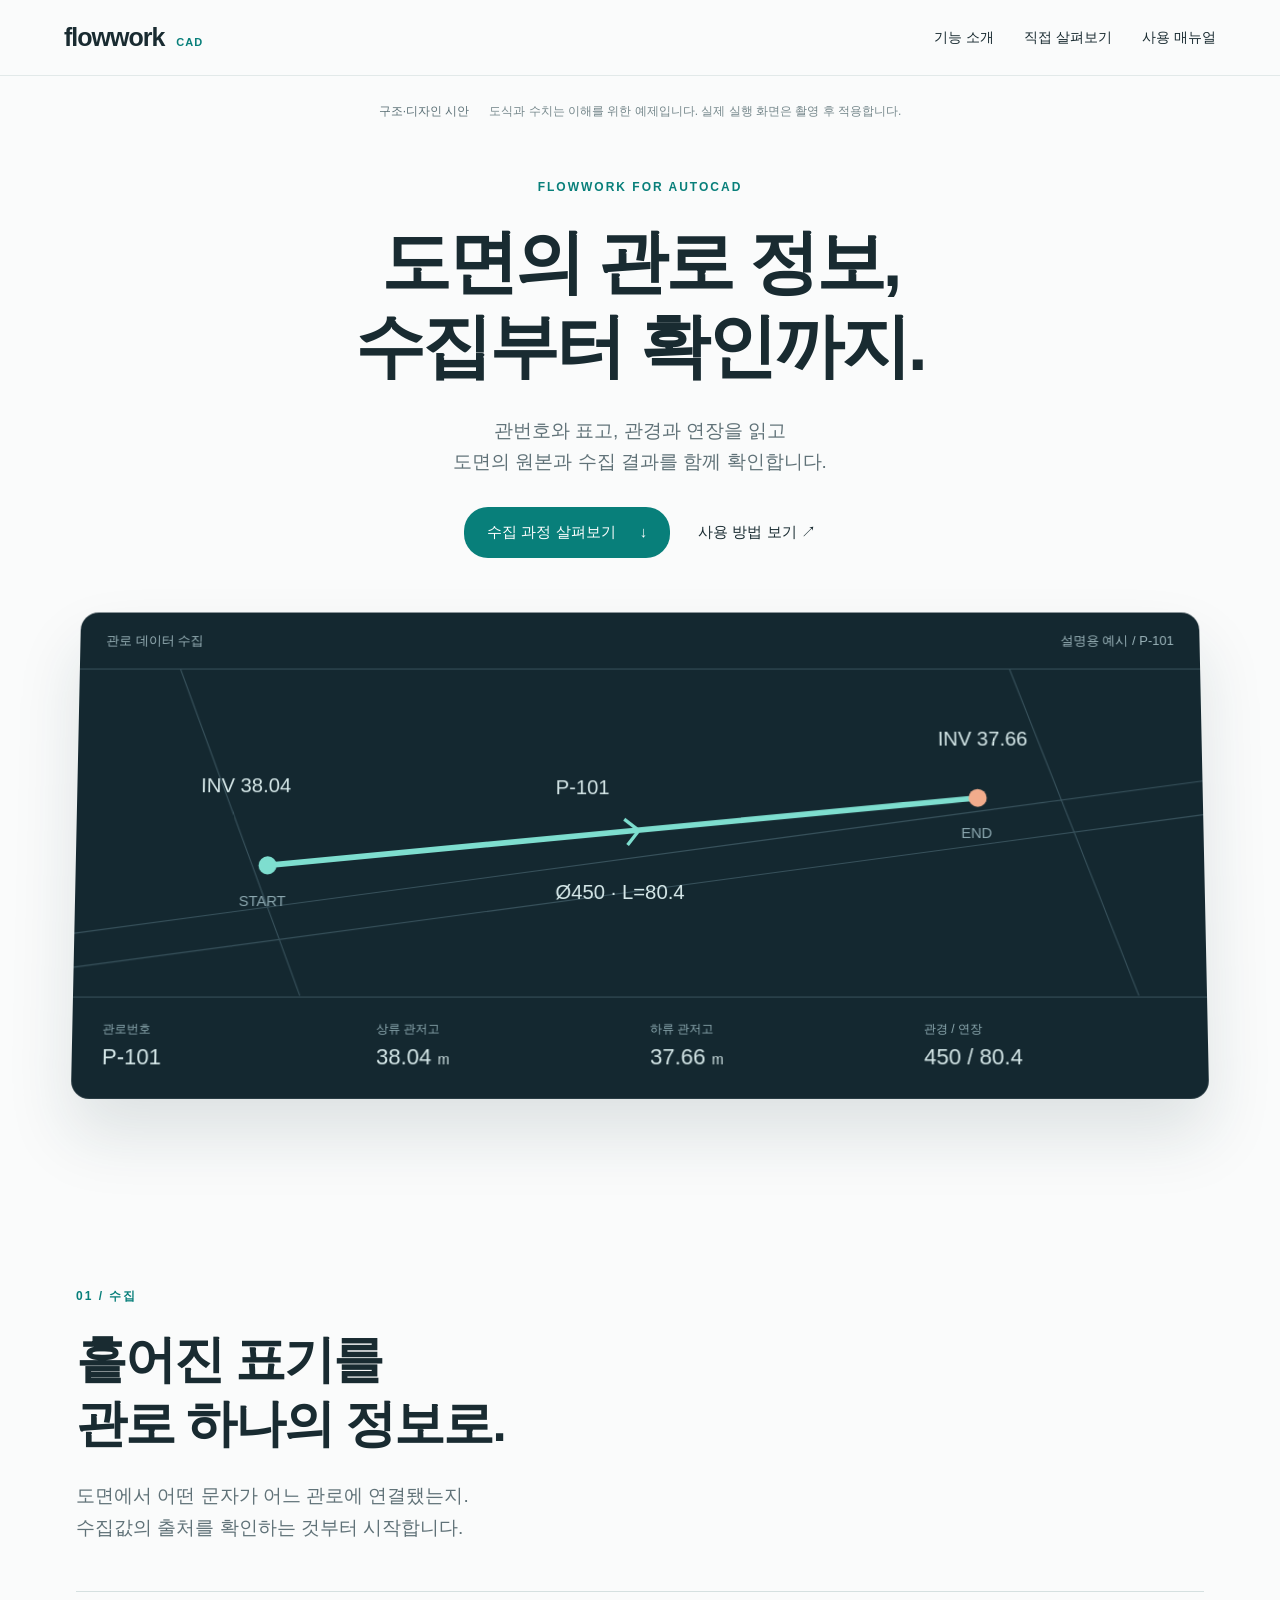
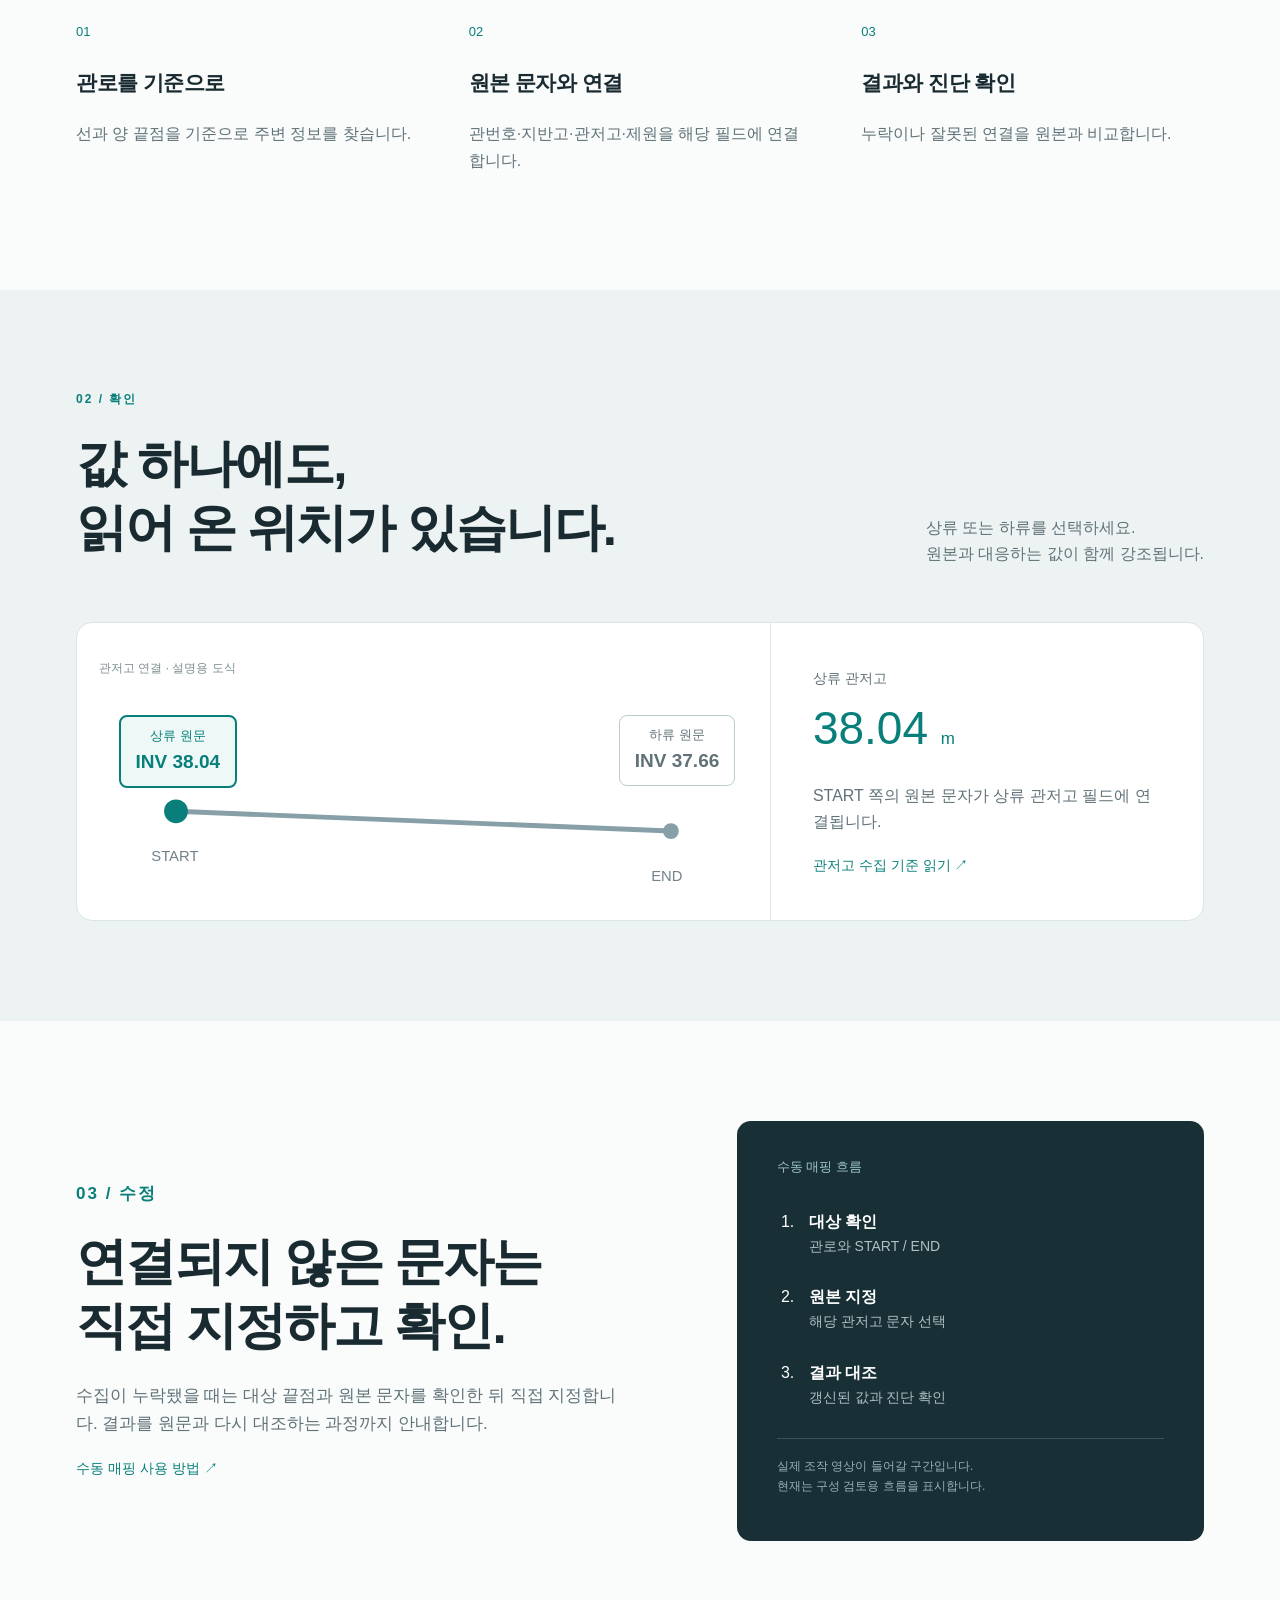
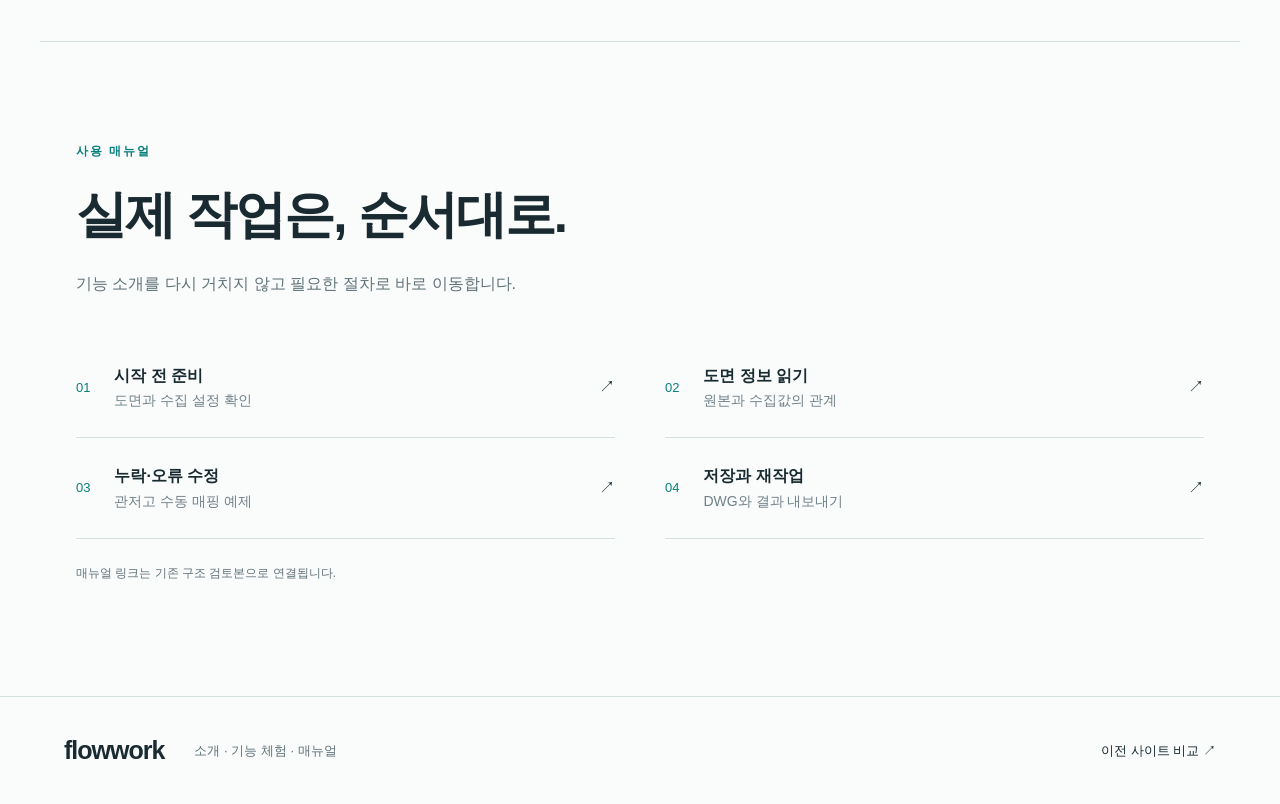
==== manual-preview/index.html @ 7ae776eb "Add product introduction and manual experience concept" ====
<!doctype html><html lang="ko"><head><meta charset="utf-8"><meta name="viewport" content="width=device-width,initial-scale=1"><title>FlowWork — 소개와 매뉴얼 구조 시안</title><link rel="stylesheet" href="style.css"><script src="app.js" defer></script></head><body>
<header><a class="brand" href="#top">flowwork<span>CAD</span></a><nav aria-label="주요 메뉴"><a href="#features">기능 소개</a><a href="#experience">직접 살펴보기</a><a href="#manual">사용 매뉴얼</a></nav></header>
<main id="top"><div class="prototype">구조·디자인 시안 <span>도식과 수치는 이해를 위한 예제입니다. 실제 실행 화면은 촬영 후 적용합니다.</span></div>
<section class="hero"><p class="eyebrow">FLOWWORK FOR AUTOCAD</p><h1>도면의 관로 정보,<br>수집부터 확인까지.</h1><p class="lead">관번호와 표고, 관경과 연장을 읽고<br>도면의 원본과 수집 결과를 함께 확인합니다.</p><div class="links"><a class="primary" href="#experience">수집 과정 살펴보기 <span>↓</span></a><a href="#manual">사용 방법 보기 ↗</a></div>
<div class="hero-visual"><div class="visual-top"><span>관로 데이터 수집</span><span>설명용 예시 / P-101</span></div><svg viewBox="0 0 1000 290" role="img" aria-label="관로와 원본 표기, 시작점과 끝점을 보여주는 설명 도식"><g stroke="#38525c" fill="none"><path d="M0 235L1000 100M0 265L1000 130M90 0L200 290M830 0L940 290"/></g><path d="M170 175L800 115" stroke="#7edecf" stroke-width="5"/><circle cx="170" cy="175" r="8" fill="#7edecf"/><circle cx="800" cy="115" r="8" fill="#f2ac8c"/><path d="M475 146l24-2-13-10m13 10-10 13" fill="none" stroke="#7edecf" stroke-width="3"/><g fill="#d6e8e9" font-family="sans-serif" font-size="18"><text x="110" y="110">INV 38.04</text><text x="765" y="68">INV 37.66</text><text x="425" y="112">P-101</text><text x="425" y="205">Ø450 · L=80.4</text></g><g fill="#8ca8b0" font-family="sans-serif" font-size="13"><text x="145" y="211">START</text><text x="785" y="151">END</text></g></svg><div class="values"><div><span>관로번호</span><b>P-101</b></div><div><span>상류 관저고</span><b>38.04 <small>m</small></b></div><div><span>하류 관저고</span><b>37.66 <small>m</small></b></div><div><span>관경 / 연장</span><b>450 / 80.4</b></div></div></div></section>
<section id="features" class="feature"><p class="eyebrow">01 / 수집</p><h2>흩어진 표기를<br>관로 하나의 정보로.</h2><p class="intro">도면에서 어떤 문자가 어느 관로에 연결됐는지.<br>수집값의 출처를 확인하는 것부터 시작합니다.</p><div class="feature-columns"><div><span class="number">01</span><h3>관로를 기준으로</h3><p>선과 양 끝점을 기준으로 주변 정보를 찾습니다.</p></div><div><span class="number">02</span><h3>원본 문자와 연결</h3><p>관번호·지반고·관저고·제원을 해당 필드에 연결합니다.</p></div><div><span class="number">03</span><h3>결과와 진단 확인</h3><p>누락이나 잘못된 연결을 원본과 비교합니다.</p></div></div></section>
<section id="experience" class="experience"><div class="section-heading"><div><p class="eyebrow">02 / 확인</p><h2>값 하나에도,<br>읽어 온 위치가 있습니다.</h2></div><p>상류 또는 하류를 선택하세요.<br>원본과 대응하는 값이 함께 강조됩니다.</p></div><div class="interactive"><div class="diagram"><span class="diagram-label">관저고 연결 · 설명용 도식</span><svg viewBox="0 0 700 260" role="img" aria-label="상류와 하류의 관저고 연결 도식"><path d="M100 170L600 190" stroke="#879fa7" stroke-width="5"/><circle id="up-point" cx="100" cy="170" r="12" fill="#087f7a"/><circle id="down-point" cx="600" cy="190" r="8" fill="#879fa7"/><g fill="#72828a" font-size="15"><text x="75" y="220">START</text><text x="580" y="240">END</text></g></svg><button data-end="up" aria-pressed="true" class="up">상류 원문<b>INV 38.04</b></button><button data-end="down" aria-pressed="false" class="down">하류 원문<b>INV 37.66</b></button></div><div class="selected" aria-live="polite"><span id="field">상류 관저고</span><strong id="reading">38.04 <small>m</small></strong><p id="explanation">START 쪽의 원본 문자가 상류 관저고 필드에 연결됩니다.</p><a href="#manual">관저고 수집 기준 읽기 ↗</a></div></div></section>
<section class="correction"><div><p class="eyebrow">03 / 수정</p><h2>연결되지 않은 문자는<br>직접 지정하고 확인.</h2><p>수집이 누락됐을 때는 대상 끝점과 원본 문자를 확인한 뒤 직접 지정합니다. 결과를 원문과 다시 대조하는 과정까지 안내합니다.</p><a href="#manual">수동 매핑 사용 방법 ↗</a></div><div class="correction-card"><span>수동 매핑 흐름</span><ol><li><b>대상 확인</b><small>관로와 START / END</small></li><li><b>원본 지정</b><small>해당 관저고 문자 선택</small></li><li><b>결과 대조</b><small>갱신된 값과 진단 확인</small></li></ol><p>실제 조작 영상이 들어갈 구간입니다.<br>현재는 구성 검토용 흐름을 표시합니다.</p></div></section>
<section id="manual" class="manual"><p class="eyebrow">사용 매뉴얼</p><h2>실제 작업은, 순서대로.</h2><p>기능 소개를 다시 거치지 않고 필요한 절차로 바로 이동합니다.</p><div class="manual-links"><a href="../manual-v3/#prepare"><span>01</span><div><b>시작 전 준비</b><small>도면과 수집 설정 확인</small></div><i>↗</i></a><a href="../manual-v3/#read"><span>02</span><div><b>도면 정보 읽기</b><small>원본과 수집값의 관계</small></div><i>↗</i></a><a href="../manual-v3/#correct"><span>03</span><div><b>누락·오류 수정</b><small>관저고 수동 매핑 예제</small></div><i>↗</i></a><a href="../manual-v3/#save"><span>04</span><div><b>저장과 재작업</b><small>DWG와 결과 내보내기</small></div><i>↗</i></a></div><p class="note">매뉴얼 링크는 기존 구조 검토본으로 연결됩니다.</p></section></main><footer><a class="brand" href="#top">flowwork</a><p>소개 · 기능 체험 · 매뉴얼</p><a href="../manual-v2/">이전 사이트 비교 ↗</a></footer></body></html>
---- manual-preview/style.css ----
:root{font-family:'Segoe UI','Malgun Gothic',sans-serif;color:#192b31;background:#fafbfb;line-height:1.65;font-size:16px;--teal:#087f7a}*{box-sizing:border-box}html{scroll-behavior:smooth;scroll-padding-top:85px}body{margin:0}a{color:inherit;text-decoration:none}header{height:76px;position:sticky;top:0;background:#fafbfbee;backdrop-filter:blur(16px);border-bottom:1px solid #e2e9e9;display:flex;align-items:center;justify-content:space-between;padding:0 max(5vw,20px);z-index:10}.brand{font-size:25px;letter-spacing:-1px;font-weight:800}.brand span{font-size:11px;letter-spacing:1px;margin-left:12px;color:var(--teal)}nav{display:flex;gap:30px;font-size:14px}.prototype{max-width:1200px;margin:18px auto 0;padding:8px 20px;font-size:12px;color:#5a6f75;display:flex;gap:20px;justify-content:center}.prototype span{color:#75878b}section{max-width:1200px;margin:auto;padding:100px 36px}.hero{text-align:center;padding-top:48px}.eyebrow{font-size:12px;letter-spacing:2px;color:var(--teal);font-weight:700;margin:0 0 22px}h1{font-size:clamp(38px,5.5vw,72px);letter-spacing:-3px;line-height:1.2;margin:0 0 26px}h2{font-size:clamp(32px,4vw,52px);line-height:1.25;letter-spacing:-2px;margin:0 0 24px}h3{font-size:21px;letter-spacing:-.5px}p{color:#607278}.lead{font-size:19px}.links{display:flex;gap:28px;justify-content:center;align-items:center;margin:30px 0 52px;font-size:15px}.primary{padding:13px 23px;background:var(--teal);color:#fff;border-radius:24px}.primary span{margin-left:20px}.hero-visual{background:#142830;color:#d6e8e9;border-radius:18px;overflow:hidden;box-shadow:0 35px 65px #18363c20;transform:perspective(1400px) rotateX(3deg)}.visual-top{display:flex;justify-content:space-between;padding:18px 26px;border-bottom:1px solid #38525c;font-size:13px;color:#9db6bc}svg{display:block;width:100%;height:auto}.values{display:grid;grid-template-columns:repeat(4,1fr);border-top:1px solid #38525c;text-align:left;padding:22px 30px;gap:20px}.values span{display:block;font-size:12px;color:#91aeb5}.values b{font-size:22px;font-weight:500}.values small{font-size:14px}.feature{padding-top:90px}.intro{font-size:19px}.feature-columns{display:grid;grid-template-columns:repeat(3,1fr);gap:50px;margin-top:48px;padding-top:26px;border-top:1px solid #d5e0e0}.number{font-size:13px;color:var(--teal)}.feature-columns p{font-size:16px}.experience{background:#edf3f3;max-width:none;padding-left:max(36px,calc((100vw - 1128px)/2));padding-right:max(36px,calc((100vw - 1128px)/2))}.section-heading{display:flex;justify-content:space-between;align-items:end;gap:30px}.section-heading>p{font-size:16px}.interactive{margin-top:38px;display:grid;grid-template-columns:1.6fr 1fr;background:white;border:1px solid #dbe6e5;border-radius:16px;overflow:hidden}.diagram{position:relative;align-self:center}.diagram-label{position:absolute;top:16px;left:22px;font-size:12px;color:#7b8d92}.diagram button{position:absolute;top:28%;font:inherit;font-size:13px;background:white;border:1px solid #bacccc;border-radius:8px;padding:8px 15px;color:#607278;cursor:pointer}.diagram button b{display:block;font-size:19px}.diagram button[aria-pressed=true]{color:var(--teal);border:2px solid var(--teal);background:#eef9f7}.up{left:6%}.down{right:5%}.selected{padding:42px;border-left:1px solid #dbe6e5}.selected>span{font-size:14px;color:#607278}.selected strong{display:block;font-size:46px;font-weight:500;color:var(--teal)}.selected small{font-size:17px}.selected a,.correction a{color:var(--teal);font-size:14px}.correction{display:grid;grid-template-columns:1.2fr 1fr;gap:100px;align-items:center}.correction p{font-size:17px}.correction-card{background:#182f36;padding:32px 40px;border-radius:14px;color:white}.correction-card>span{font-size:13px;color:#a0c7cc}.correction-card ol{padding-left:22px}.correction-card li{padding:13px 0 13px 10px}.correction-card small{display:block;color:#adc0c5;font-size:14px}.correction-card p{color:#99b1b8;font-size:12px;border-top:1px solid #395159;padding-top:18px}.manual{border-top:1px solid #d5e0e0}.manual-links{margin-top:40px;display:grid;grid-template-columns:1fr 1fr;column-gap:50px}.manual-links a{display:flex;align-items:center;gap:24px;border-bottom:1px solid #d5e0e0;padding:25px 0}.manual-links a>span{font-size:13px;color:var(--teal)}.manual-links small{display:block;font-size:14px;color:#708188}.manual-links i{margin-left:auto;font-style:normal}.manual-links a:hover{color:var(--teal)}.note{font-size:12px;margin-top:25px}footer{padding:30px 5vw;border-top:1px solid #d5e0e0;display:flex;align-items:center;gap:30px;font-size:13px}footer>a:last-child{margin-left:auto}a:focus-visible,button:focus-visible{outline:3px solid #d58b29;outline-offset:5px}@media(max-width:760px){header{height:65px}nav{gap:15px;font-size:12px}.brand{font-size:21px}.brand span{display:none}.prototype{display:block;text-align:center}.prototype span{display:block;margin-top:5px}section{padding:65px 22px}.hero{padding-top:32px}h1{letter-spacing:-1.5px}h2{letter-spacing:-1px}.lead,.intro{font-size:16px}.links{gap:18px;font-size:13px;margin-bottom:36px}.values{grid-template-columns:1fr 1fr;padding:18px}.values b{font-size:18px}.visual-top{font-size:11px;padding:12px}.feature-columns{grid-template-columns:1fr;gap:16px;margin-top:25px}.feature-columns h3{margin:6px 0}.feature-columns p{margin:0}.section-heading{display:block}.experience{padding:65px 22px}.interactive{grid-template-columns:1fr}.diagram{min-width:0}.diagram-label{top:8px;font-size:10px}.diagram button{font-size:11px;padding:5px 9px;top:25%}.diagram button b{font-size:15px}.selected{border-left:0;border-top:1px solid #dbe6e5;padding:22px}.selected strong{font-size:38px}.correction{grid-template-columns:1fr;gap:28px}.manual-links{grid-template-columns:1fr}.correction-card{padding:24px}footer{flex-wrap:wrap;gap:15px}.hero-visual{transform:none}.primary{padding:11px 16px}}@media(prefers-reduced-motion:reduce){html{scroll-behavior:auto}}
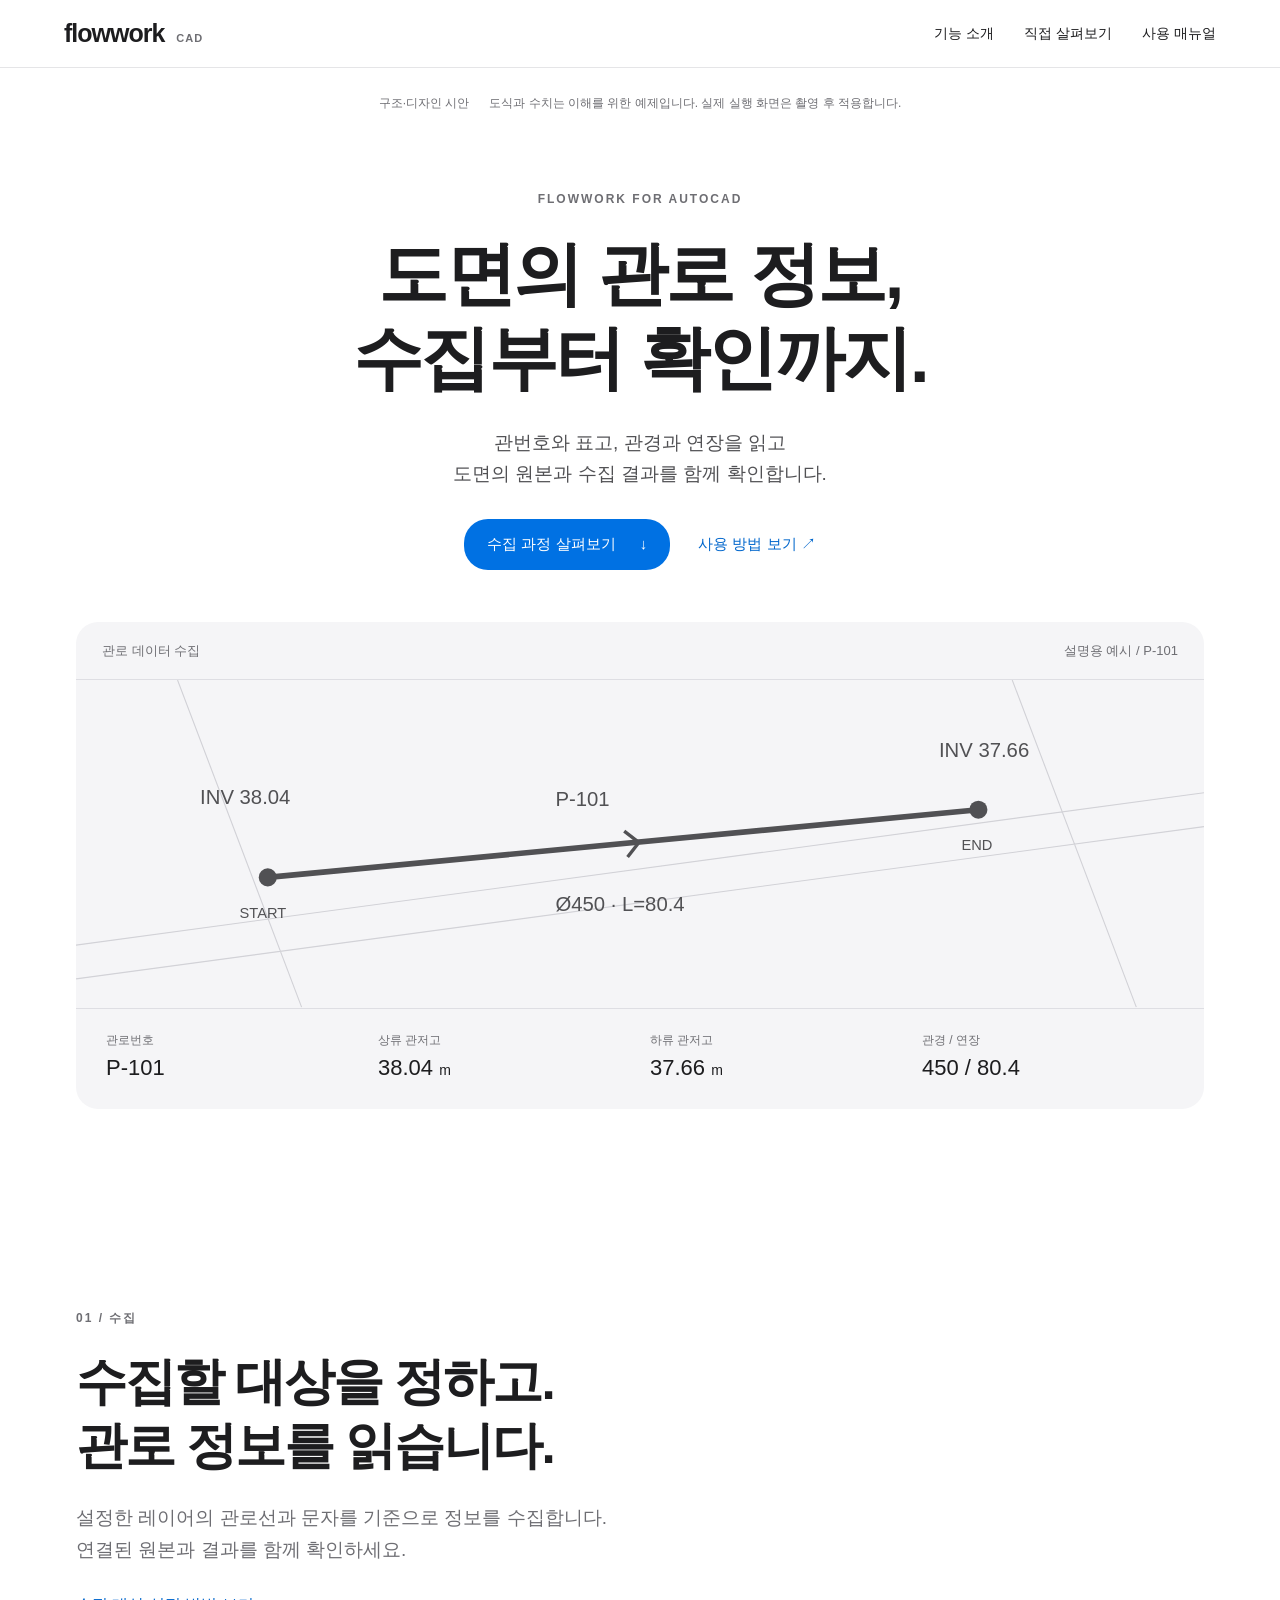
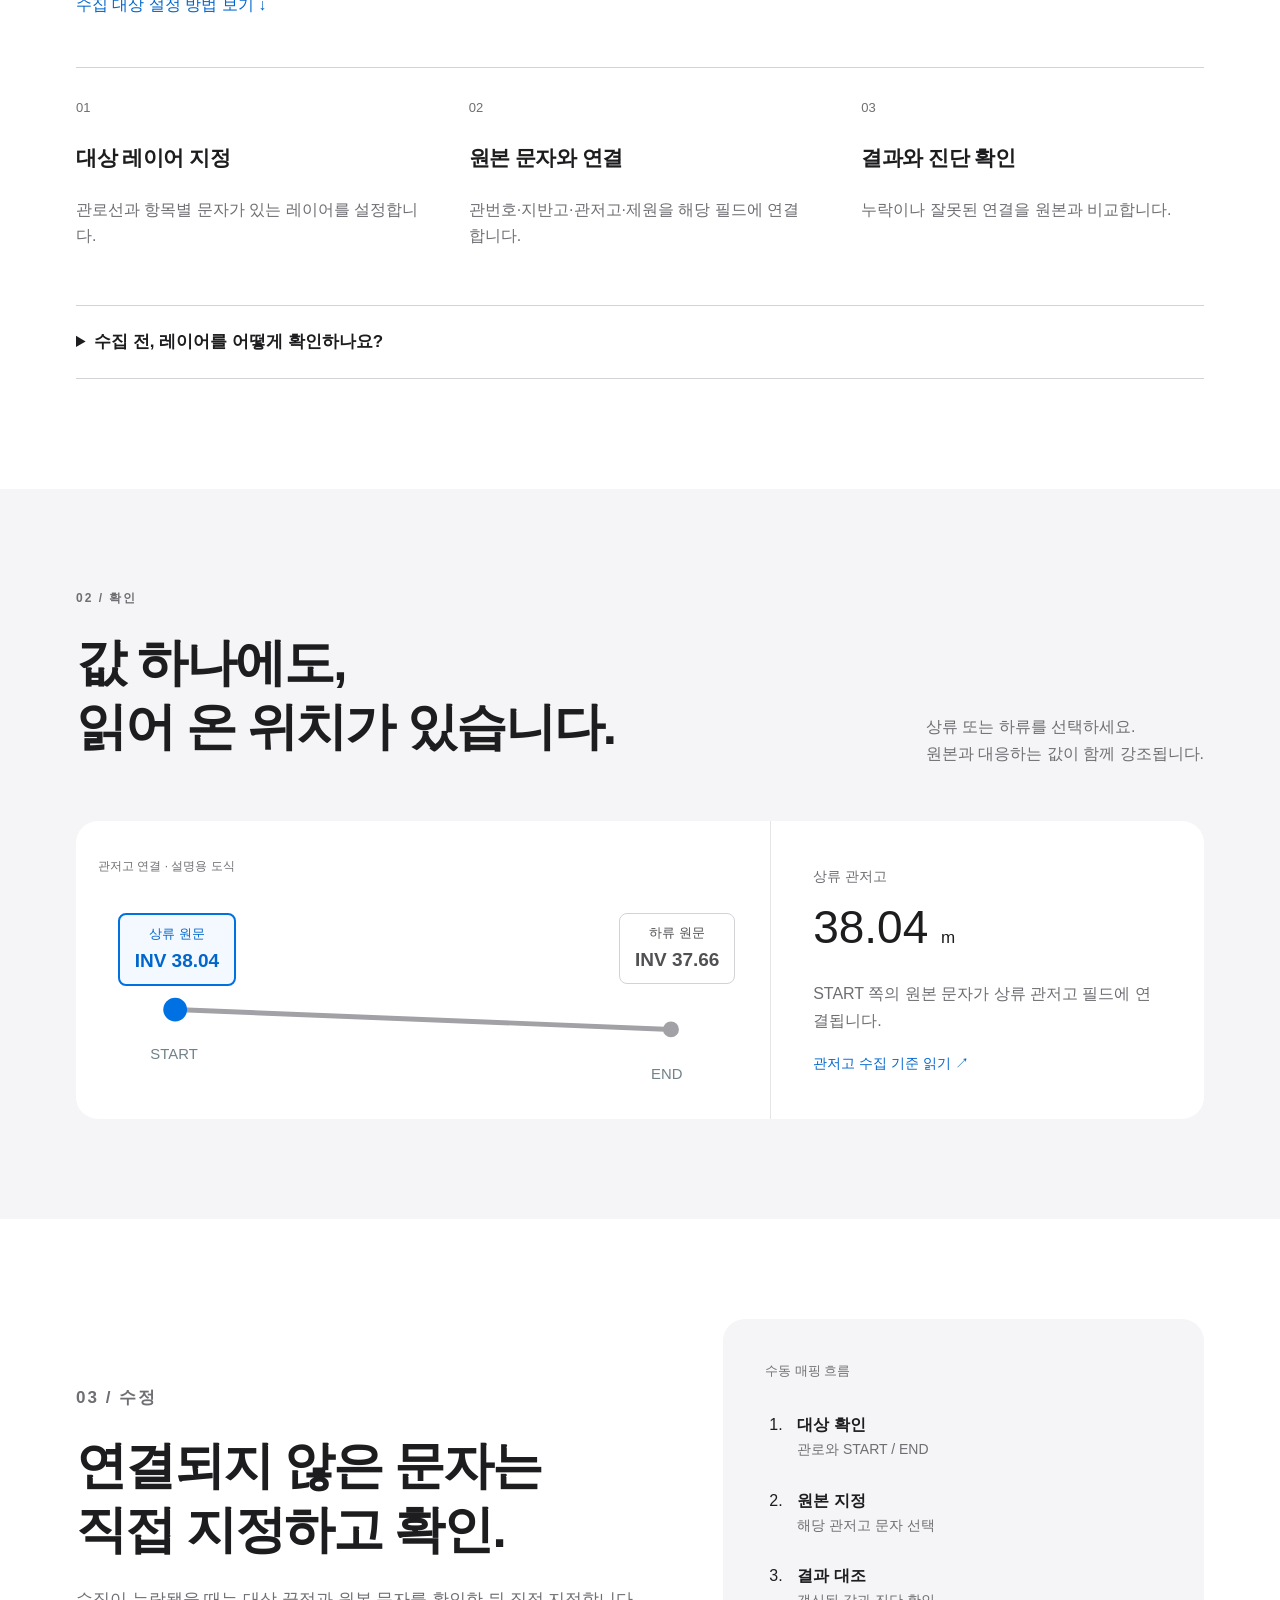
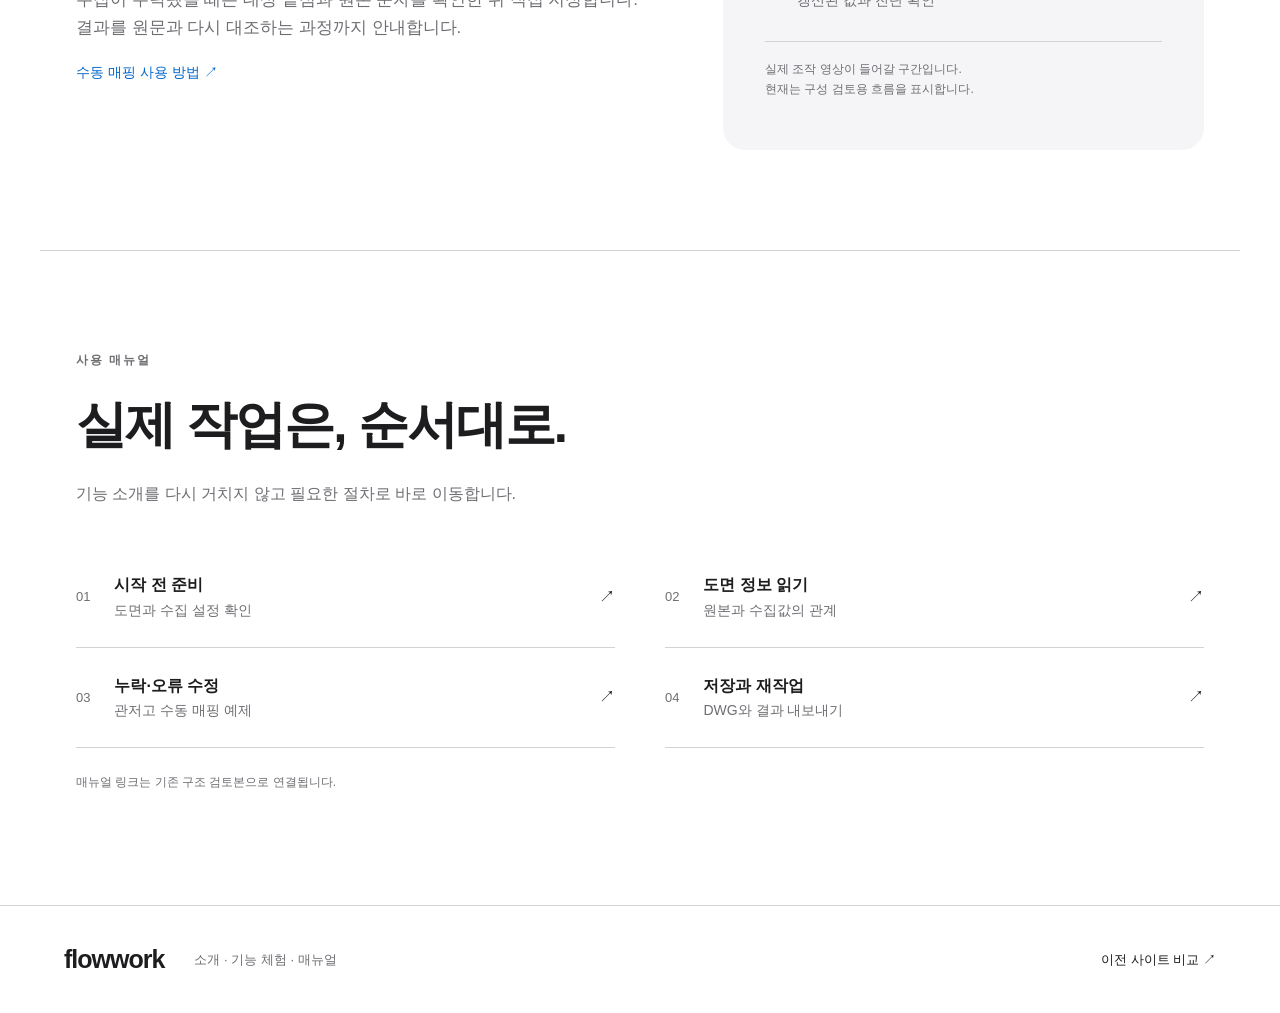
==== commit 77d9d87e: "Refine neutral visual direction and introduce layer setup" ====
--- a/manual-preview/index.html
+++ b/manual-preview/index.html
@@ -1,9 +1,9 @@
-<!doctype html><html lang="ko"><head><meta charset="utf-8"><meta name="viewport" content="width=device-width,initial-scale=1"><title>FlowWork — 소개와 매뉴얼 구조 시안</title><link rel="stylesheet" href="style.css"><script src="app.js" defer></script></head><body>
+<!doctype html><html lang="ko"><head><meta charset="utf-8"><meta name="viewport" content="width=device-width,initial-scale=1"><title>FlowWork — 소개와 매뉴얼 구조 시안</title><link rel="stylesheet" href="style.css"><link rel="stylesheet" href="refinement.css"><script src="app.js" defer></script></head><body>
 <header><a class="brand" href="#top">flowwork<span>CAD</span></a><nav aria-label="주요 메뉴"><a href="#features">기능 소개</a><a href="#experience">직접 살펴보기</a><a href="#manual">사용 매뉴얼</a></nav></header>
 <main id="top"><div class="prototype">구조·디자인 시안 <span>도식과 수치는 이해를 위한 예제입니다. 실제 실행 화면은 촬영 후 적용합니다.</span></div>
 <section class="hero"><p class="eyebrow">FLOWWORK FOR AUTOCAD</p><h1>도면의 관로 정보,<br>수집부터 확인까지.</h1><p class="lead">관번호와 표고, 관경과 연장을 읽고<br>도면의 원본과 수집 결과를 함께 확인합니다.</p><div class="links"><a class="primary" href="#experience">수집 과정 살펴보기 <span>↓</span></a><a href="#manual">사용 방법 보기 ↗</a></div>
 <div class="hero-visual"><div class="visual-top"><span>관로 데이터 수집</span><span>설명용 예시 / P-101</span></div><svg viewBox="0 0 1000 290" role="img" aria-label="관로와 원본 표기, 시작점과 끝점을 보여주는 설명 도식"><g stroke="#38525c" fill="none"><path d="M0 235L1000 100M0 265L1000 130M90 0L200 290M830 0L940 290"/></g><path d="M170 175L800 115" stroke="#7edecf" stroke-width="5"/><circle cx="170" cy="175" r="8" fill="#7edecf"/><circle cx="800" cy="115" r="8" fill="#f2ac8c"/><path d="M475 146l24-2-13-10m13 10-10 13" fill="none" stroke="#7edecf" stroke-width="3"/><g fill="#d6e8e9" font-family="sans-serif" font-size="18"><text x="110" y="110">INV 38.04</text><text x="765" y="68">INV 37.66</text><text x="425" y="112">P-101</text><text x="425" y="205">Ø450 · L=80.4</text></g><g fill="#8ca8b0" font-family="sans-serif" font-size="13"><text x="145" y="211">START</text><text x="785" y="151">END</text></g></svg><div class="values"><div><span>관로번호</span><b>P-101</b></div><div><span>상류 관저고</span><b>38.04 <small>m</small></b></div><div><span>하류 관저고</span><b>37.66 <small>m</small></b></div><div><span>관경 / 연장</span><b>450 / 80.4</b></div></div></div></section>
-<section id="features" class="feature"><p class="eyebrow">01 / 수집</p><h2>흩어진 표기를<br>관로 하나의 정보로.</h2><p class="intro">도면에서 어떤 문자가 어느 관로에 연결됐는지.<br>수집값의 출처를 확인하는 것부터 시작합니다.</p><div class="feature-columns"><div><span class="number">01</span><h3>관로를 기준으로</h3><p>선과 양 끝점을 기준으로 주변 정보를 찾습니다.</p></div><div><span class="number">02</span><h3>원본 문자와 연결</h3><p>관번호·지반고·관저고·제원을 해당 필드에 연결합니다.</p></div><div><span class="number">03</span><h3>결과와 진단 확인</h3><p>누락이나 잘못된 연결을 원본과 비교합니다.</p></div></div></section>
+<section id="features" class="feature"><p class="eyebrow">01 / 수집</p><h2>수집할 대상을 정하고.<br>관로 정보를 읽습니다.</h2><p class="intro">설정한 레이어의 관로선과 문자를 기준으로 정보를 수집합니다.<br>연결된 원본과 결과를 함께 확인하세요.</p><a class="settings-link" href="#layer-settings">수집 대상 설정 방법 보기 ↓</a><div class="feature-columns"><div><span class="number">01</span><h3>대상 레이어 지정</h3><p>관로선과 항목별 문자가 있는 레이어를 설정합니다.</p></div><div><span class="number">02</span><h3>원본 문자와 연결</h3><p>관번호·지반고·관저고·제원을 해당 필드에 연결합니다.</p></div><div><span class="number">03</span><h3>결과와 진단 확인</h3><p>누락이나 잘못된 연결을 원본과 비교합니다.</p></div></div><details id="layer-settings"><summary>수집 전, 레이어를 어떻게 확인하나요?</summary><div><p>CAD에서 관로선과 문자를 선택해 속성의 레이어 이름을 확인합니다. FlowWork 설정에서 관로선·관번호·지반고·관저고·제원에 해당 레이어를 각각 지정한 뒤 수집합니다.</p><p>문자의 접두어와 탐색 범위도 결과에 영향을 줍니다. 구체적인 설정은 작업 안내에서 확인하세요.</p><a href="../manual-v2/#operations">설정 단계별 안내 열기 ↗</a></div></details></section>
 <section id="experience" class="experience"><div class="section-heading"><div><p class="eyebrow">02 / 확인</p><h2>값 하나에도,<br>읽어 온 위치가 있습니다.</h2></div><p>상류 또는 하류를 선택하세요.<br>원본과 대응하는 값이 함께 강조됩니다.</p></div><div class="interactive"><div class="diagram"><span class="diagram-label">관저고 연결 · 설명용 도식</span><svg viewBox="0 0 700 260" role="img" aria-label="상류와 하류의 관저고 연결 도식"><path d="M100 170L600 190" stroke="#879fa7" stroke-width="5"/><circle id="up-point" cx="100" cy="170" r="12" fill="#087f7a"/><circle id="down-point" cx="600" cy="190" r="8" fill="#879fa7"/><g fill="#72828a" font-size="15"><text x="75" y="220">START</text><text x="580" y="240">END</text></g></svg><button data-end="up" aria-pressed="true" class="up">상류 원문<b>INV 38.04</b></button><button data-end="down" aria-pressed="false" class="down">하류 원문<b>INV 37.66</b></button></div><div class="selected" aria-live="polite"><span id="field">상류 관저고</span><strong id="reading">38.04 <small>m</small></strong><p id="explanation">START 쪽의 원본 문자가 상류 관저고 필드에 연결됩니다.</p><a href="#manual">관저고 수집 기준 읽기 ↗</a></div></div></section>
 <section class="correction"><div><p class="eyebrow">03 / 수정</p><h2>연결되지 않은 문자는<br>직접 지정하고 확인.</h2><p>수집이 누락됐을 때는 대상 끝점과 원본 문자를 확인한 뒤 직접 지정합니다. 결과를 원문과 다시 대조하는 과정까지 안내합니다.</p><a href="#manual">수동 매핑 사용 방법 ↗</a></div><div class="correction-card"><span>수동 매핑 흐름</span><ol><li><b>대상 확인</b><small>관로와 START / END</small></li><li><b>원본 지정</b><small>해당 관저고 문자 선택</small></li><li><b>결과 대조</b><small>갱신된 값과 진단 확인</small></li></ol><p>실제 조작 영상이 들어갈 구간입니다.<br>현재는 구성 검토용 흐름을 표시합니다.</p></div></section>
 <section id="manual" class="manual"><p class="eyebrow">사용 매뉴얼</p><h2>실제 작업은, 순서대로.</h2><p>기능 소개를 다시 거치지 않고 필요한 절차로 바로 이동합니다.</p><div class="manual-links"><a href="../manual-v3/#prepare"><span>01</span><div><b>시작 전 준비</b><small>도면과 수집 설정 확인</small></div><i>↗</i></a><a href="../manual-v3/#read"><span>02</span><div><b>도면 정보 읽기</b><small>원본과 수집값의 관계</small></div><i>↗</i></a><a href="../manual-v3/#correct"><span>03</span><div><b>누락·오류 수정</b><small>관저고 수동 매핑 예제</small></div><i>↗</i></a><a href="../manual-v3/#save"><span>04</span><div><b>저장과 재작업</b><small>DWG와 결과 내보내기</small></div><i>↗</i></a></div><p class="note">매뉴얼 링크는 기존 구조 검토본으로 연결됩니다.</p></section></main><footer><a class="brand" href="#top">flowwork</a><p>소개 · 기능 체험 · 매뉴얼</p><a href="../manual-v2/">이전 사이트 비교 ↗</a></footer></body></html>
--- a/manual-preview/refinement.css
+++ b/manual-preview/refinement.css
@@ -0,0 +1,2 @@
+/* Neutral presentation; blue is reserved for links and selected controls. */
+:root{color:#1d1d1f;background:#fff;--teal:#0066cc}header{background:#ffffffed;border-color:#e5e5e7;height:68px}.brand span{color:#6e6e73}p{color:#6e6e73}.prototype,.prototype span{color:#6e6e73}.eyebrow,.number{color:#6e6e73}.hero{padding-top:68px;padding-bottom:110px}h1{font-weight:650;letter-spacing:-2.5px}.lead{color:#515154}.links>a:not(.primary){color:#0066cc}.primary{background:#0071e3}.hero-visual{background:#f5f5f7;color:#1d1d1f;box-shadow:none;transform:none;border-radius:22px}.visual-top{color:#6e6e73;border-color:#dedee3}.hero-visual svg g[stroke]{stroke:#d2d2d7}.hero-visual svg>path{stroke:#515154}.hero-visual svg>circle{fill:#515154}.hero-visual svg g[fill]{fill:#515154}.values{border-color:#dedee3}.values span{color:#6e6e73}.values b{color:#1d1d1f}.feature{padding-top:90px;padding-bottom:110px}.feature-columns{border-color:#d2d2d7}.experience{background:#f5f5f7}.interactive{border:none;border-radius:22px}.diagram button{border-color:#d2d2d7;color:#515154}.diagram button[aria-pressed=true]{color:#0066cc;border-color:#0071e3;background:#f4f9ff}.diagram svg>path{stroke:#a1a1a6}.diagram svg>circle{fill:#a1a1a6}.diagram:has(.up[aria-pressed=true]) #up-point,.diagram:has(.down[aria-pressed=true]) #down-point{fill:#0071e3}.diagram-label,.selected>span{color:#6e6e73}.selected{border-color:#e5e5e7}.selected strong{color:#1d1d1f}.correction{gap:70px}.correction-card{background:#f5f5f7;color:#1d1d1f;border-radius:22px;padding:38px 42px}.correction-card>span,.correction-card small,.correction-card p{color:#6e6e73}.correction-card p{border-color:#d2d2d7}.manual,.manual-links a,footer{border-color:#d2d2d7}.manual-links a>span,.manual-links small{color:#6e6e73}.settings-link,#layer-settings a{display:inline-block;color:#0066cc;font-size:16px}.settings-link{margin-top:8px}#layer-settings{margin-top:40px;border-top:1px solid #d2d2d7;border-bottom:1px solid #d2d2d7;scroll-margin-top:100px}#layer-settings summary{padding:22px 0;cursor:pointer;font-size:17px;font-weight:600}#layer-settings>div{max-width:760px;padding-bottom:24px}#layer-settings p{font-size:16px}summary:focus-visible{outline:3px solid #0071e3;outline-offset:3px}@media(max-width:760px){header{height:65px}.hero{padding-top:38px;padding-bottom:65px}h1{letter-spacing:-1.5px}.feature{padding:65px 22px}.correction{gap:28px}.correction-card{padding:25px}.hero-visual{border-radius:14px}.selected{border-color:#e5e5e7}}
